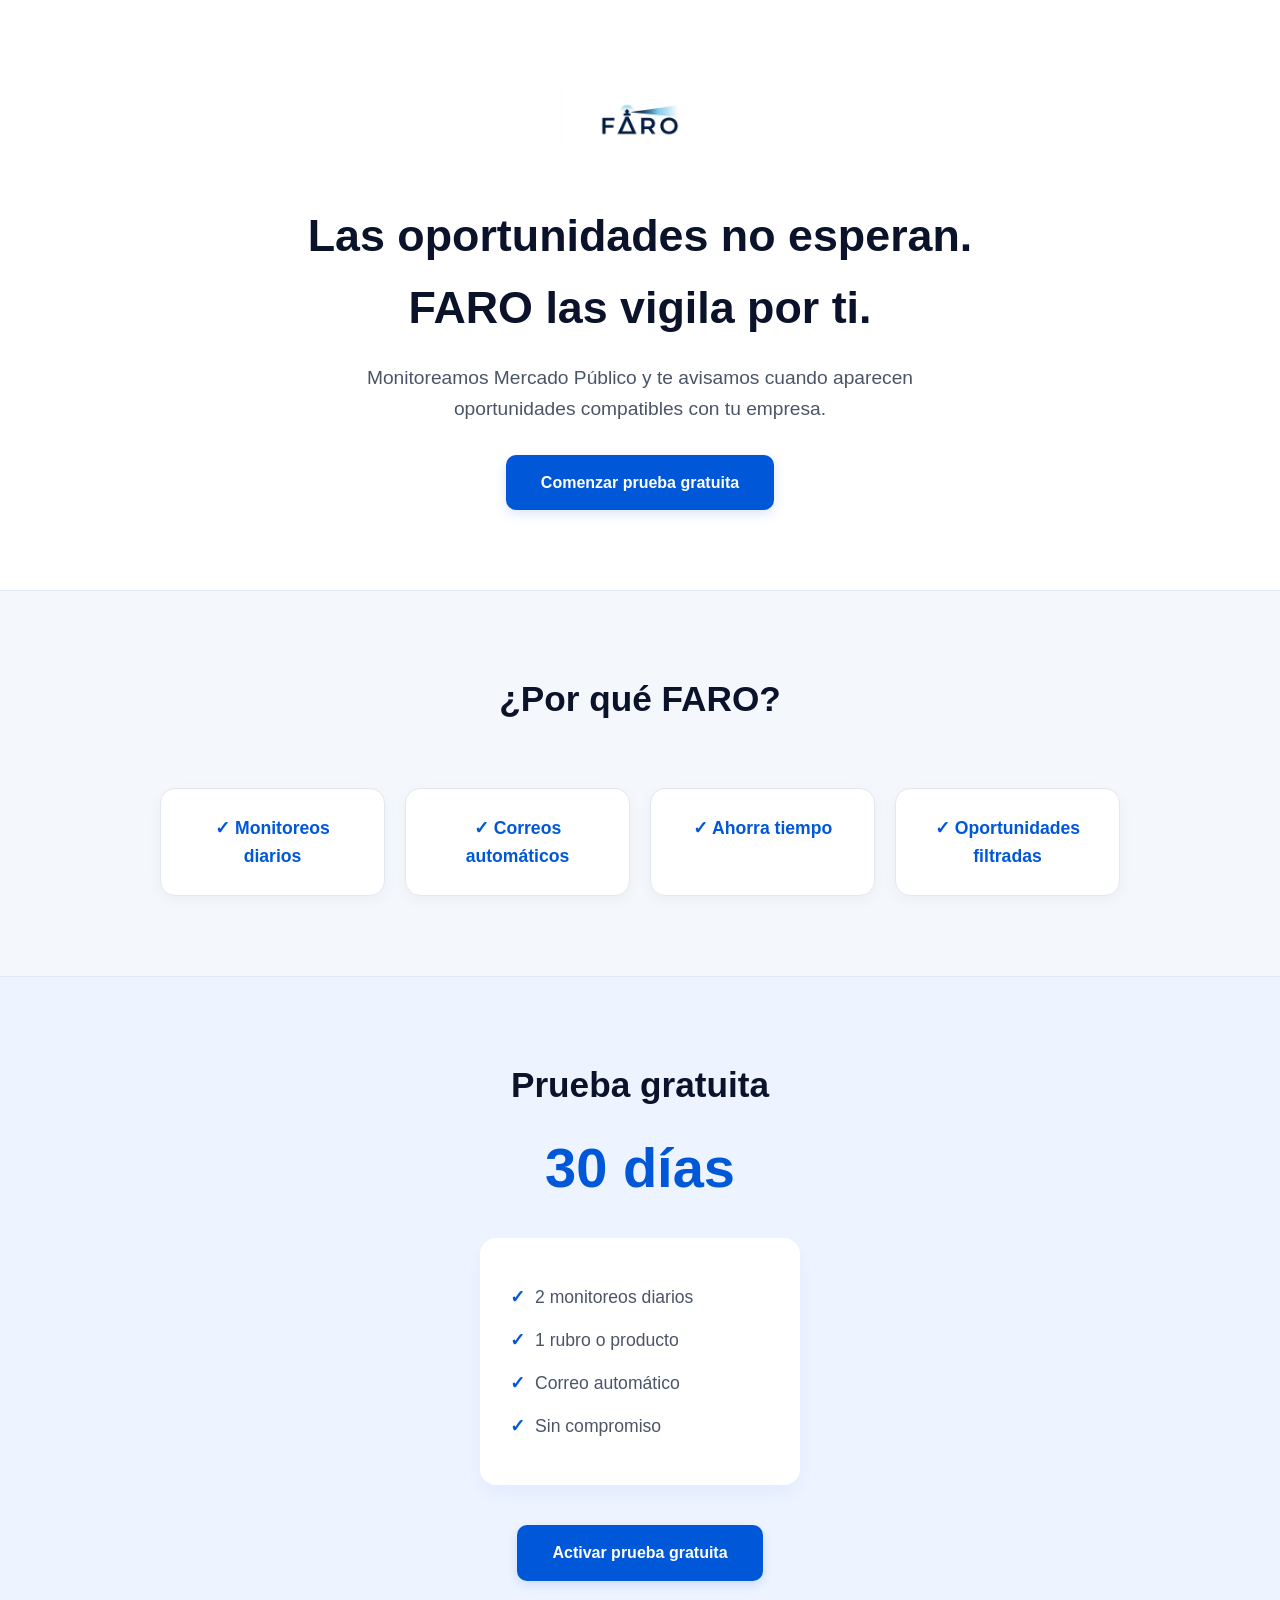
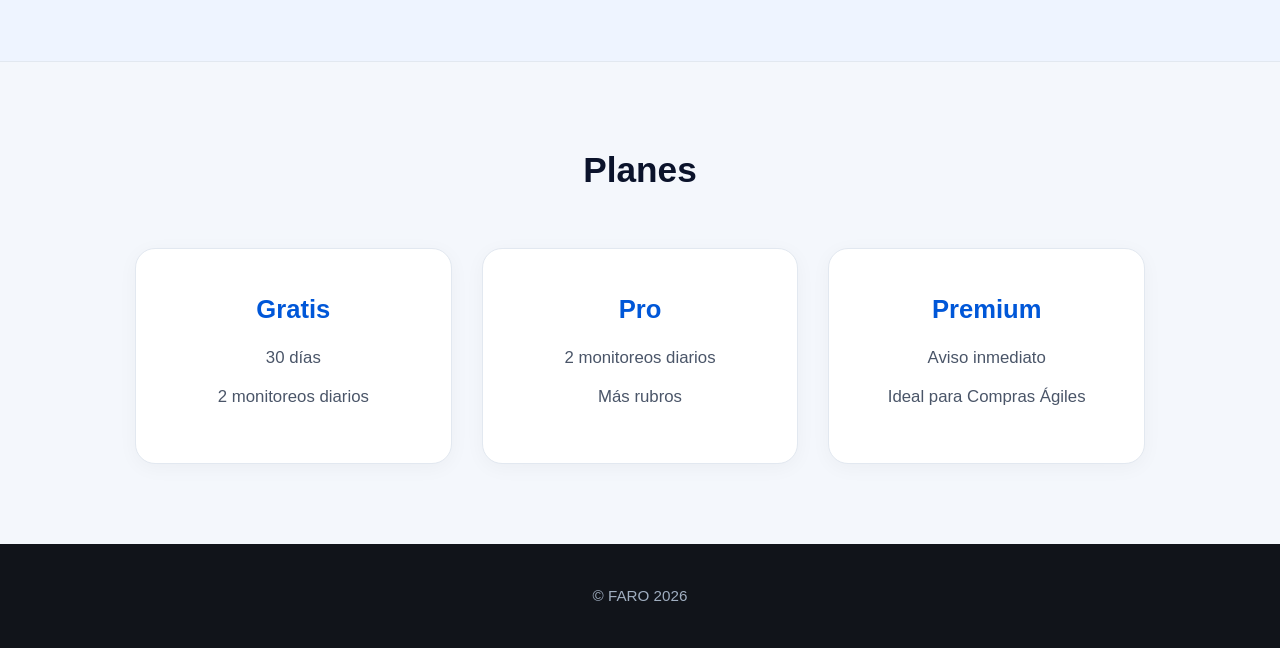
==== index.html @ 8933b2bd "Create index.html" ====
<!DOCTYPE html>
<html lang="es">

<head>
  <meta charset="UTF-8">
  <meta name="viewport" content="width=device-width, initial-scale=1">
  <title>FARO | Monitoreo de oportunidades Mercado Público</title>
  <link rel="stylesheet" href="css/style.css">
  <link rel="icon" href="assets/favicon.ico">
</head>

<body>

  <header class="hero">
    <img src="img/logo.png" class="logo" alt="FARO">
    <h1>
      Las oportunidades no esperan.<br>
      FARO las vigila por ti.
    </h1>
    <p>
      Monitoreamos Mercado Público y te avisamos cuando aparecen oportunidades compatibles con tu empresa.
    </p>
    <a href="formulario.html" class="btn">Comenzar prueba gratuita</a>
  </header>

  <section class="beneficios">
    <h2>¿Por qué FARO?</h2>
    <div class="card">✓ Monitoreos diarios</div>
    <div class="card">✓ Correos automáticos</div>
    <div class="card">✓ Ahorra tiempo</div>
    <div class="card">✓ Oportunidades filtradas</div>
  </section>

  <section class="gratis">
    <h2>Prueba gratuita</h2>
    <h3>30 días</h3>
    <ul>
      <li>2 monitoreos diarios</li>
      <li>1 rubro o producto</li>
      <li>Correo automático</li>
      <li>Sin compromiso</li>
    </ul>
    <a href="formulario.html" class="btn">Activar prueba gratuita</a>
  </section>

  <section class="planes">
    <div>
      <h2>Planes</h2>
    </div>

    <div class="plan">
      <h3>Gratis</h3>
      <p>30 días</p>
      <p>2 monitoreos diarios</p>
    </div>

    <div class="plan">
      <h3>Pro</h3>
      <p>2 monitoreos diarios</p>
      <p>Más rubros</p>
    </div>

    <div class="plan">
      <h3>Premium</h3>
      <p>Aviso inmediato</p>
      <p>Ideal para Compras Ágiles</p>
    </div>
  </section>

  <footer>
    <p>© FARO 2026</p>
  </footer>

</body>
</html>
---- css/style.css ----
/* ==========================================================================
   ESTILOS GENERALES
   ========================================================================== */
* {
    margin: 0;
    padding: 0;
    box-sizing: border-box;
}

body {
    font-family: 'Segoe UI', Arial, Helvetica, sans-serif;
    background: #f4f7fc;
    color: #2d3748;
    line-height: 1.6;
}

/* ==========================================================================
   HERO (COMPARTIDO)
   ========================================================================== */
.hero {
    text-align: center;
    padding: 80px 20px;
    background: white;
    border-bottom: 1px solid #e2e8f0;
}

.logo {
    width: 160px;
    max-width: 80%;
    margin-bottom: 25px;
}

.hero h1 {
    font-size: 2.8rem;
    color: #0b132b;
    margin-bottom: 20px;
    font-weight: 800;
}

.hero p {
    max-width: 650px;
    margin: 0 auto 30px auto;
    color: #4a5568;
    font-size: 1.2rem;
}

/* BOTONES GLOBAES */
.btn {
    display: inline-block;
    background: #0057d8;
    color: white;
    text-decoration: none;
    padding: 15px 35px;
    border-radius: 10px;
    font-weight: bold;
    font-size: 1rem;
    transition: all .3s ease;
    border: none;
    box-shadow: 0 4px 12px rgba(0, 87, 216, 0.15);
}

.btn:hover {
    background: #003f9e;
    transform: translateY(-2px);
    box-shadow: 0 6px 20px rgba(0, 87, 216, 0.25);
}

/* ==========================================================================
   LANDING PAGE (INDEX.HTML)
   ========================================================================== */

/* SECCIÓN BENEFICIOS */
.beneficios {
    max-width: 1000px;
    margin: 0 auto;
    padding: 80px 20px;
    display: grid;
    grid-template-columns: repeat(auto-fit, minmax(220px, 1fr));
    gap: 20px;
}

.beneficios h2 {
    grid-column: 1 / -1; /* Hace que el título ocupe todo el ancho */
    text-align: center;
    font-size: 2.2rem;
    color: #0b132b;
    margin-bottom: 40px;
}

.card {
    background: white;
    padding: 25px;
    border-radius: 15px;
    box-shadow: 0 4px 15px rgba(0,0,0,.04);
    text-align: center;
    font-size: 1.1rem;
    font-weight: 600;
    color: #0057d8; /* Color azul para destacar el check */
    border: 1px solid #e2e8f0;
}

/* SECCIÓN PRUEBA GRATIS (INDEX) */
.gratis {
    text-align: center;
    background: #eef4ff;
    padding: 80px 20px;
    border-top: 1px solid #e2e8f0;
    border-bottom: 1px solid #e2e8f0;
}

.gratis h2 {
    font-size: 2.2rem;
    color: #0b132b;
    margin-bottom: 10px;
}

.gratis h3 {
    font-size: 3.5rem;
    color: #0057d8;
    margin-bottom: 25px;
    font-weight: 800;
}

.gratis ul {
    list-style: none;
    margin: 0 auto 40px auto;
    max-width: 320px;
    text-align: left;
    background: white;
    padding: 30px;
    border-radius: 16px;
    box-shadow: 0 10px 25px rgba(0, 87, 216, 0.05);
}

.gratis li {
    margin: 15px 0;
    font-size: 1.1rem;
    color: #4a5568;
    display: flex;
    align-items: center;
    gap: 10px;
}

.gratis li::before {
    content: "✓";
    color: #0057d8;
    font-weight: bold;
}

/* SECCIÓN PLANES */
.planes {
    max-width: 1050px;
    margin: 0 auto;
    padding: 80px 20px;
    display: grid;
    grid-template-columns: repeat(auto-fit, minmax(280px, 1fr));
    gap: 30px;
}

.planes > div:first-child {
    grid-column: 1 / -1; /* Centra el título "Planes" evitando que rompa la grilla */
    text-align: center;
    margin-bottom: 20px;
}

.planes h2 {
    font-size: 2.2rem;
    color: #0b132b;
}

.plan {
    background: white;
    padding: 40px 30px;
    border-radius: 20px;
    text-align: center;
    box-shadow: 0 4px 20px rgba(0,0,0,.04);
    border: 1px solid #e2e8f0;
    transition: transform 0.3s ease, box-shadow 0.3s ease;
}

.plan:hover {
    transform: translateY(-5px);
    box-shadow: 0 12px 30px rgba(0,0,0,.08);
}

.plan h3 {
    color: #0057d8;
    font-size: 1.6rem;
    margin-bottom: 15px;
}

.plan p {
    color: #4a5568;
    margin-bottom: 12px;
    font-size: 1.05rem;
}

/* FOOTER */
footer {
    background: #11141a;
    color: #a0aec0;
    text-align: center;
    padding: 40px 20px;
    font-size: 0.95rem;
}

/* ==========================================================================
   SECCIÓN FORMULARIO (FORMULARIO.HTML)
   ========================================================================== */
.formulario {
    max-width: 750px;
    margin: 0 auto;
    padding: 50px 20px;
}

#clienteForm {
    background: white;
    padding: 40px;
    border-radius: 16px;
    box-shadow: 0 10px 25px rgba(0, 87, 216, 0.05);
    border: 1px solid #e2e8f0;
}

#clienteForm h2 {
    font-size: 1.35rem;
    color: #0057d8;
    margin-top: 35px;
    margin-bottom: 18px;
    padding-bottom: 8px;
    border-bottom: 2px solid #edf2f7;
    text-align: left;
}

#clienteForm h2:first-of-type {
    margin-top: 0;
}

.form-group {
    margin-bottom: 20px;
}

.form-group-row {
    display: flex;
    gap: 20px;
}

.form-group-row .form-group {
    flex: 1;
}

#clienteForm label {
    display: block;
    font-weight: 600;
    margin-bottom: 8px;
    color: #4a5568;
    font-size: 0.95rem;
}

#clienteForm input[type="text"],
#clienteForm input[type="email"],
#clienteForm select,
#clienteForm textarea {
    width: 100%;
    padding: 12px 16px;
    border: 1.5px solid #cbd5e0;
    border-radius: 8px;
    font-size: 1rem;
    font-family: inherit;
    color: #2d3748;
    background-color: #fff;
    transition: all 0.3s ease;
}

#clienteForm input:focus,
#clienteForm select:focus,
#clienteForm textarea:focus {
    outline: none;
    border-color: #0057d8;
    box-shadow: 0 0 0 3px rgba(0, 87, 216, 0.15);
}

.form-help {
    font-size: 0.95rem;
    color: #718096;
    margin-bottom: 12px;
}

.checkbox-grid {
    display: grid;
    grid-template-columns: repeat(auto-fill, minmax(200px, 1fr));
    gap: 12px;
    background: #f7fafc;
    padding: 20px;
    border-radius: 8px;
    border: 1px solid #e2e8f0;
    margin-bottom: 20px;
}

.checkbox-group {
    display: flex;
    flex-direction: column;
    gap: 12px;
    background: #f7fafc;
    padding: 20px;
    border-radius: 8px;
    border: 1px solid #e2e8f0;
    margin-bottom: 20px;
}

.checkbox-label {
    display: flex;
    align-items: center;
    gap: 10px;
    font-weight: 500 !important;
    cursor: pointer;
    font-size: 0.95rem;
}

.checkbox-label input[type="checkbox"] {
    width: 18px;
    height: 18px;
    accent-color: #0057d8;
    cursor: pointer;
}

.full-width {
    grid-column: 1 / -1;
    border-bottom: 1px solid #e2e8f0;
    padding-bottom: 8px;
    margin-bottom: 4px;
}

.font-small .checkbox-label {
    font-size: 0.9rem;
}

.btn-submit {
    width: 100%;
    font-size: 1.1rem;
    margin-top: 15px;
    cursor: pointer;
}

/* ==========================================================================
   RESPONSIVE (DISPOSITIVOS MÓVILES)
   ========================================================================== */
@media(max-width: 768px) {
    .hero h1 {
        font-size: 2rem;
    }

    .hero p {
        font-size: 1rem;
    }

    .beneficios, .planes {
        grid-template-columns: 1fr;
        padding: 50px 20px;
    }

    #clienteForm {
        padding: 25px 20px;
    }

    .form-group-row {
        flex-direction: column;
        gap: 0;
    }

    .checkbox-grid {
        grid-template-columns: 1fr;
    }
}
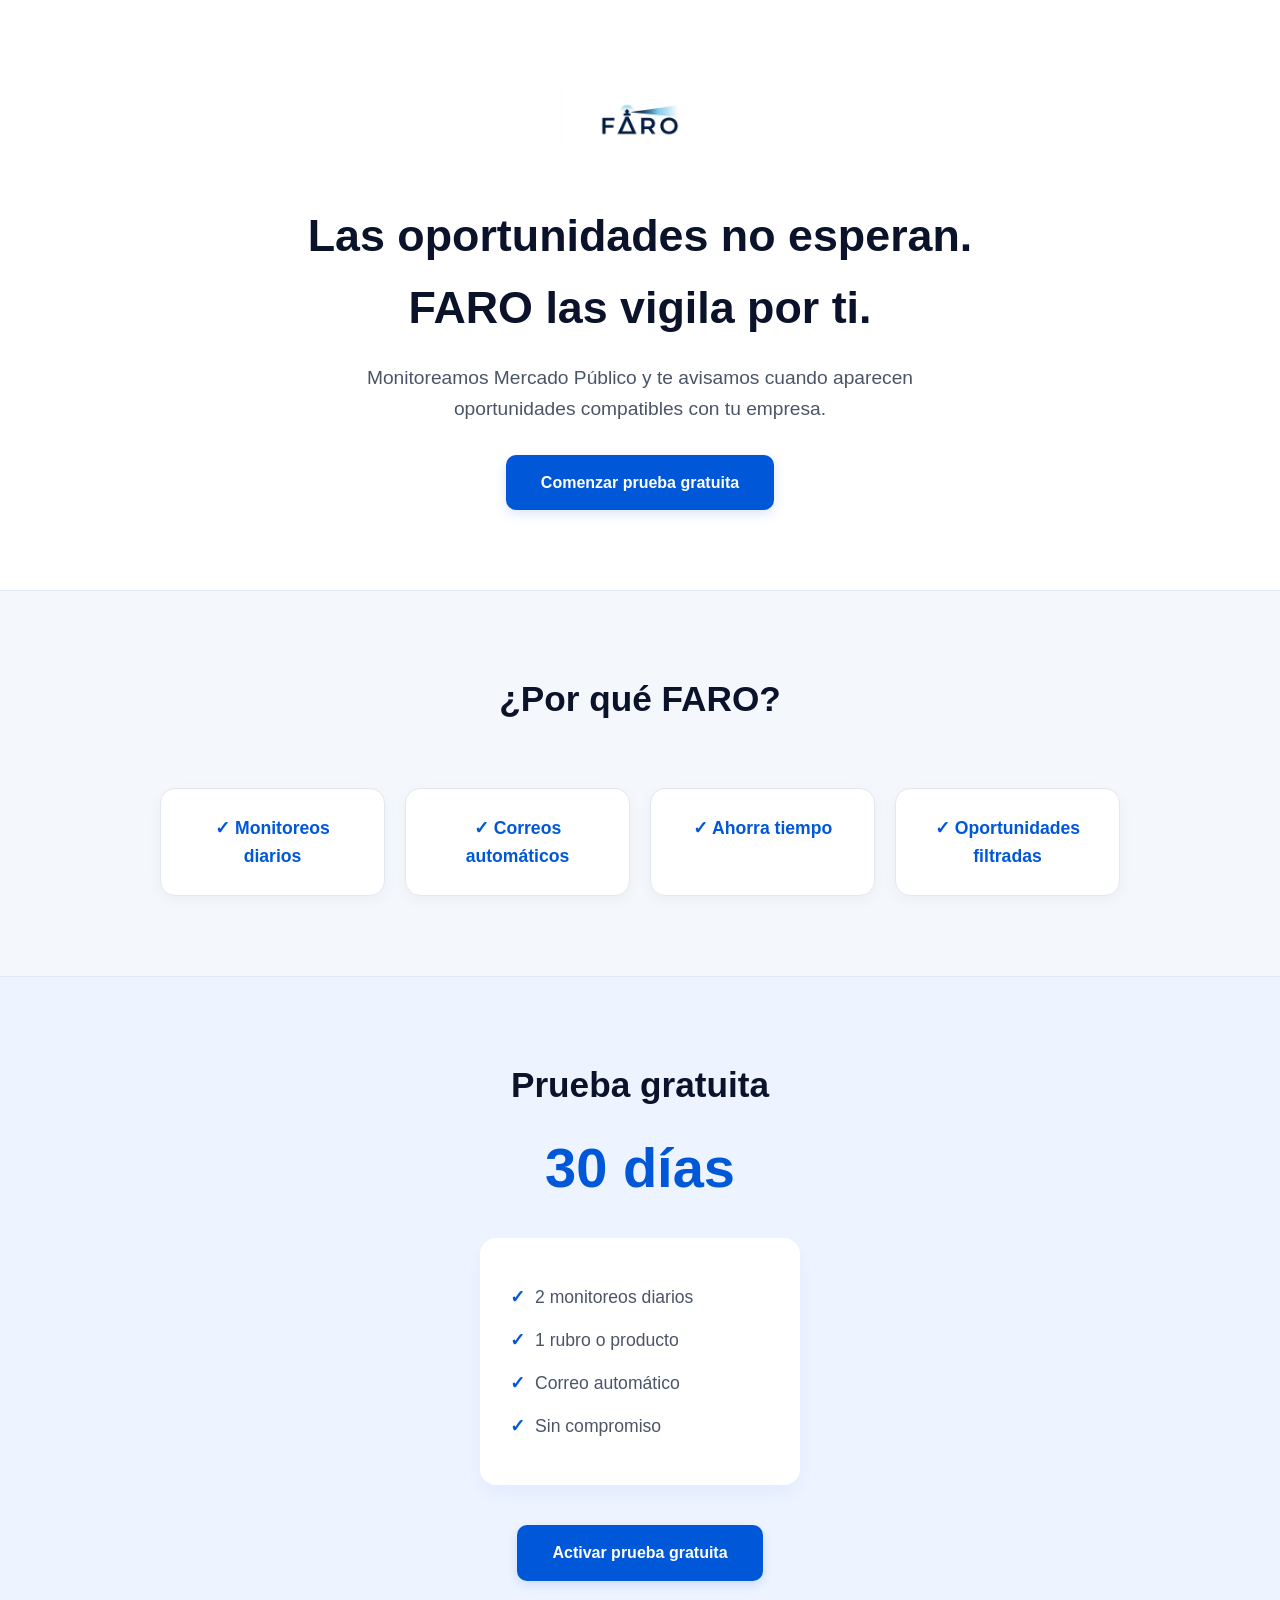
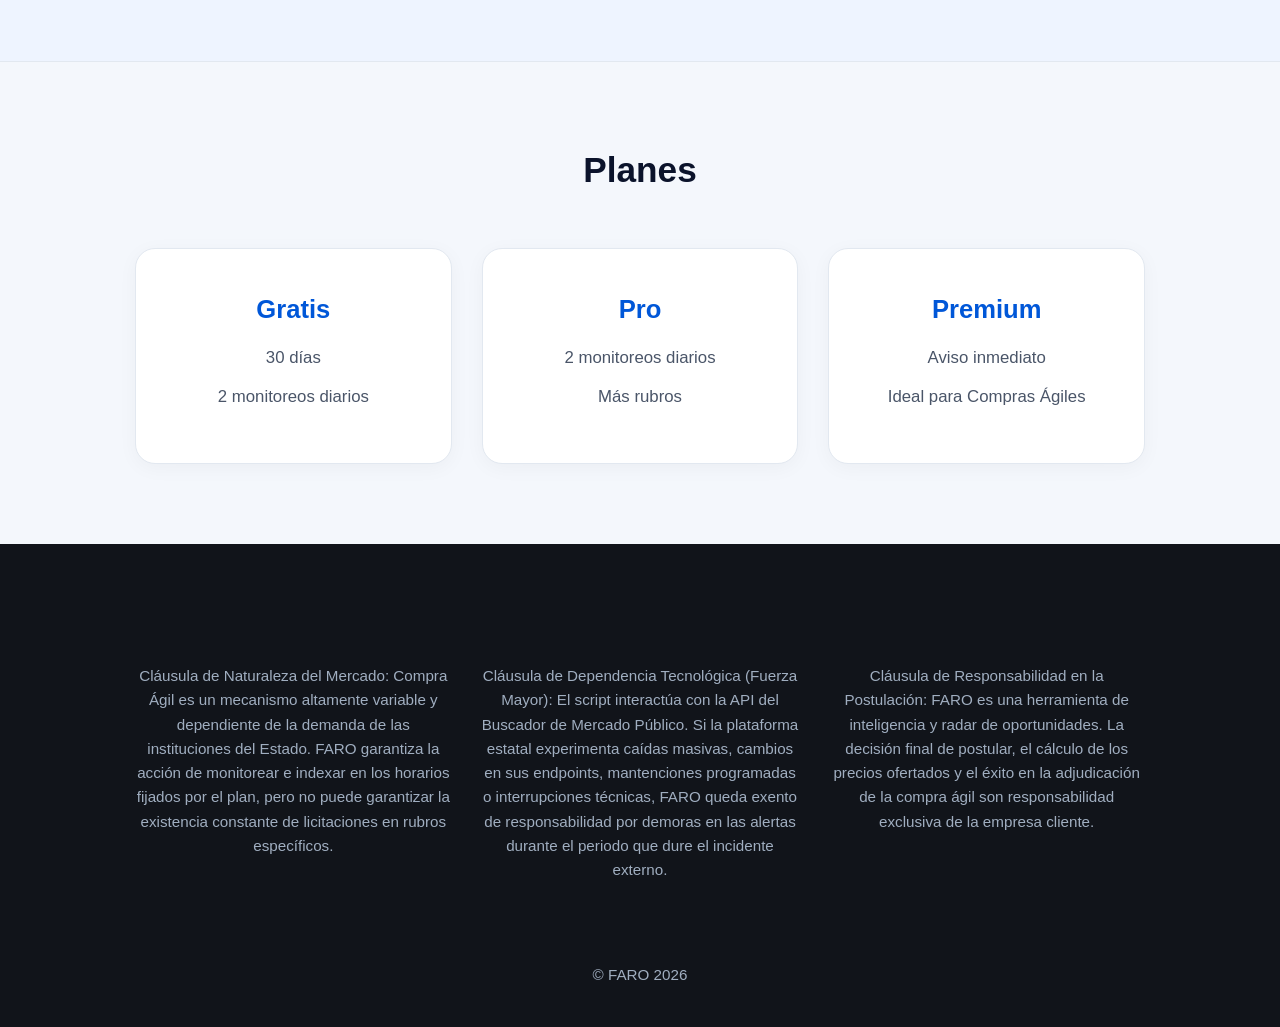
==== commit 44a99f38: "Update index.html añade tyc" ====
--- a/index.html
+++ b/index.html
@@ -68,6 +68,15 @@
   </section>
 
   <footer>
+  <div class="planes">
+  <p>Cláusula de Naturaleza del Mercado: Compra Ágil es un mecanismo altamente variable y dependiente de la demanda de las instituciones del Estado. FARO garantiza la acción de monitorear e indexar en los horarios fijados por el plan, pero no puede garantizar la existencia constante de licitaciones en rubros específicos.</p>
+
+  <p>Cláusula de Dependencia Tecnológica (Fuerza Mayor): El script interactúa con la API del Buscador de Mercado Público. Si la plataforma estatal experimenta caídas masivas, cambios en sus endpoints, mantenciones programadas o interrupciones técnicas, FARO queda exento de responsabilidad por demoras en las alertas durante el periodo que dure el incidente externo.</p>
+
+  <p>Cláusula de Responsabilidad en la Postulación: FARO es una herramienta de inteligencia y radar de oportunidades. La decisión final de postular, el cálculo de los precios ofertados y el éxito en la adjudicación de la compra ágil son responsabilidad exclusiva de la empresa cliente.</p>
+    
+  </div>
+    
     <p>© FARO 2026</p>
   </footer>
 
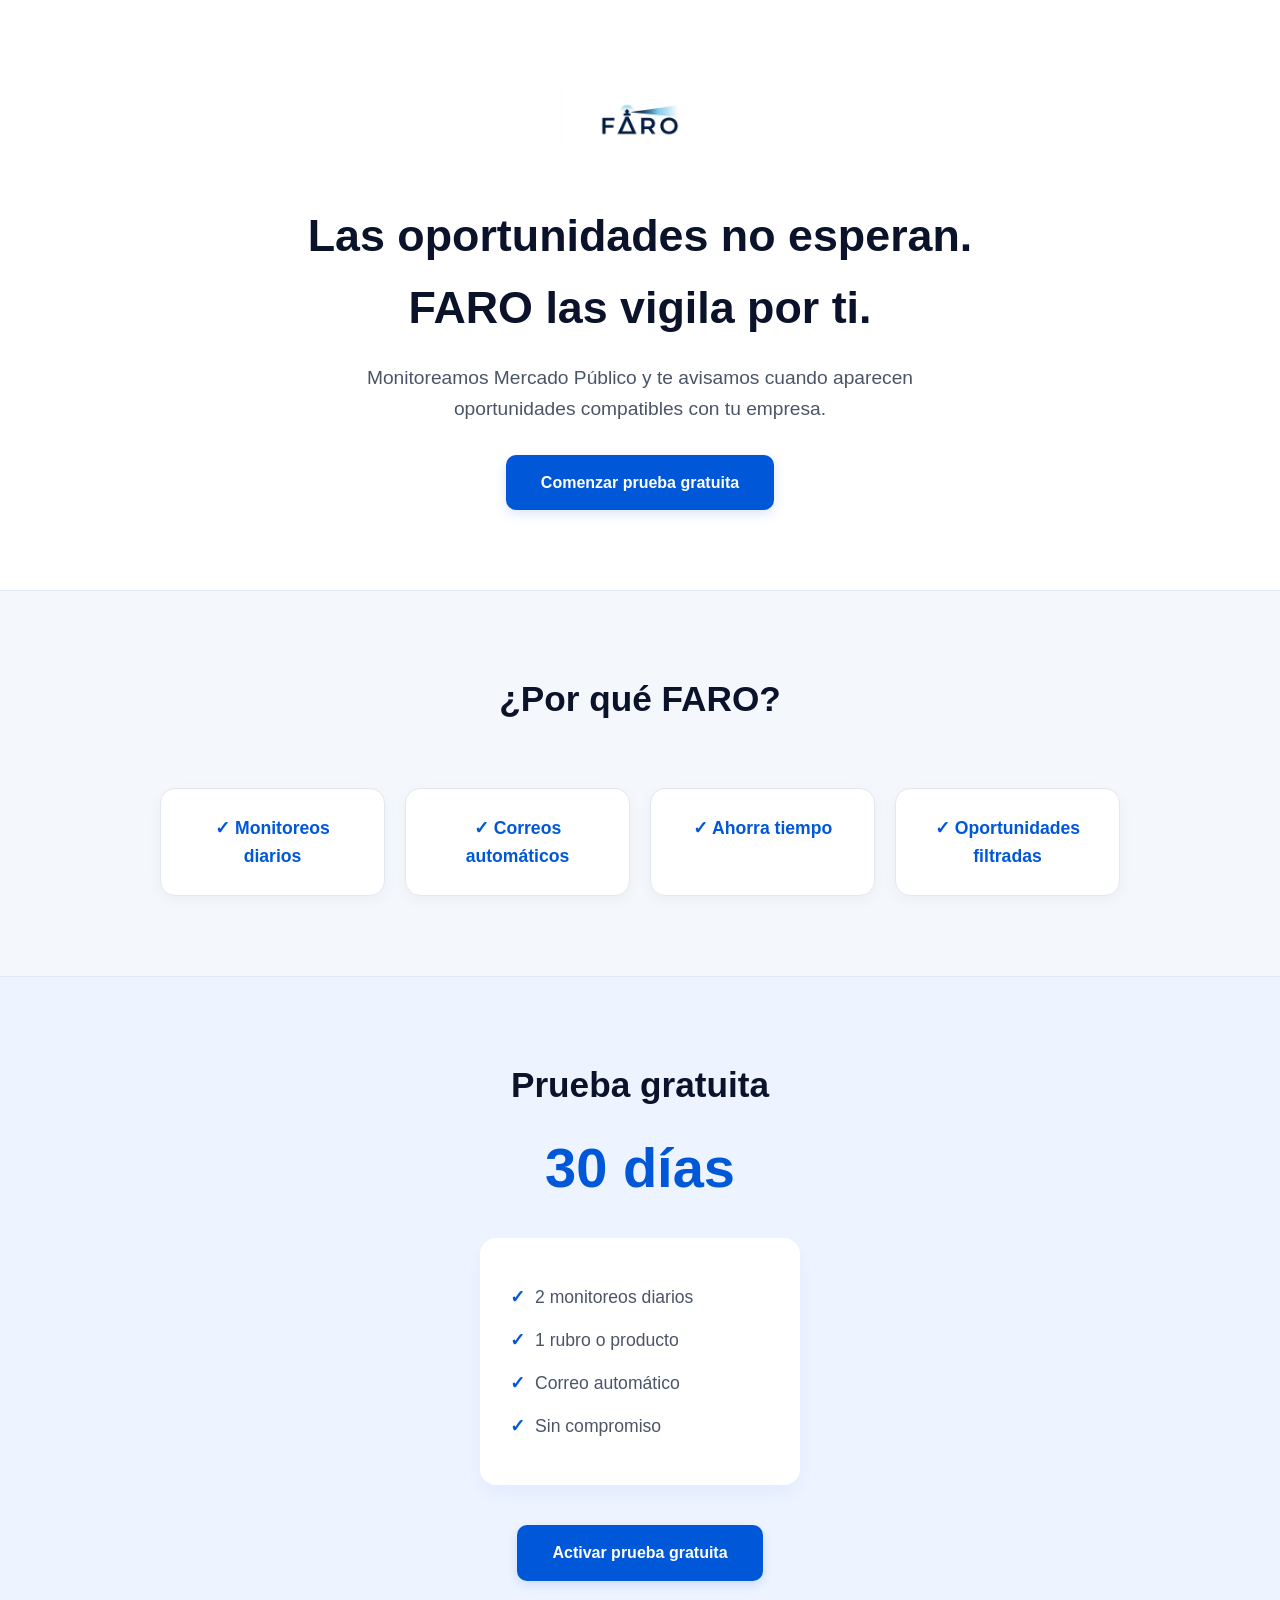
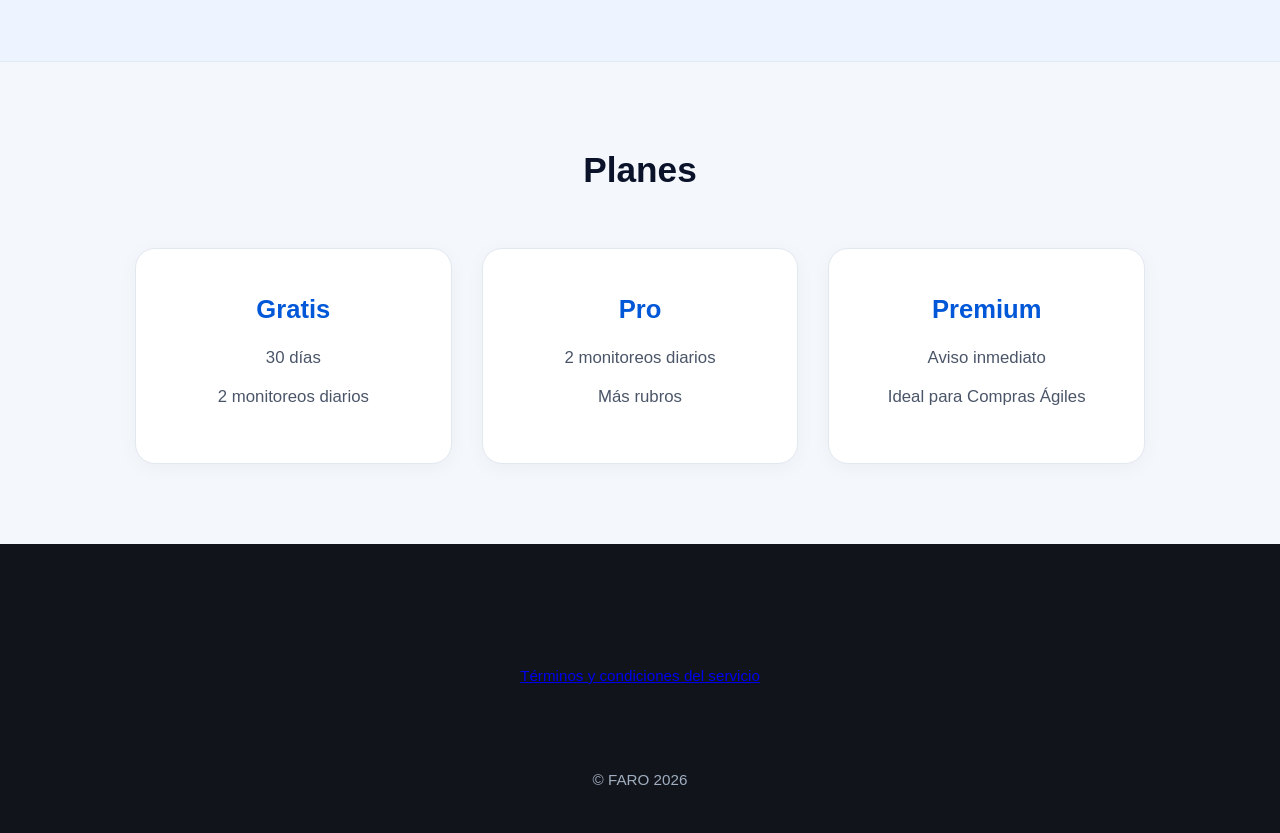
==== commit 18b79959: "Update index.html link a tyc" ====
--- a/index.html
+++ b/index.html
@@ -69,12 +69,7 @@
 
   <footer>
   <div class="planes">
-  <p>Cláusula de Naturaleza del Mercado: Compra Ágil es un mecanismo altamente variable y dependiente de la demanda de las instituciones del Estado. FARO garantiza la acción de monitorear e indexar en los horarios fijados por el plan, pero no puede garantizar la existencia constante de licitaciones en rubros específicos.</p>
-
-  <p>Cláusula de Dependencia Tecnológica (Fuerza Mayor): El script interactúa con la API del Buscador de Mercado Público. Si la plataforma estatal experimenta caídas masivas, cambios en sus endpoints, mantenciones programadas o interrupciones técnicas, FARO queda exento de responsabilidad por demoras en las alertas durante el periodo que dure el incidente externo.</p>
-
-  <p>Cláusula de Responsabilidad en la Postulación: FARO es una herramienta de inteligencia y radar de oportunidades. La decisión final de postular, el cálculo de los precios ofertados y el éxito en la adjudicación de la compra ágil son responsabilidad exclusiva de la empresa cliente.</p>
-    
+  <p><a href="tyc.html">Términos y condiciones del servicio</a></p>
   </div>
     
     <p>© FARO 2026</p>
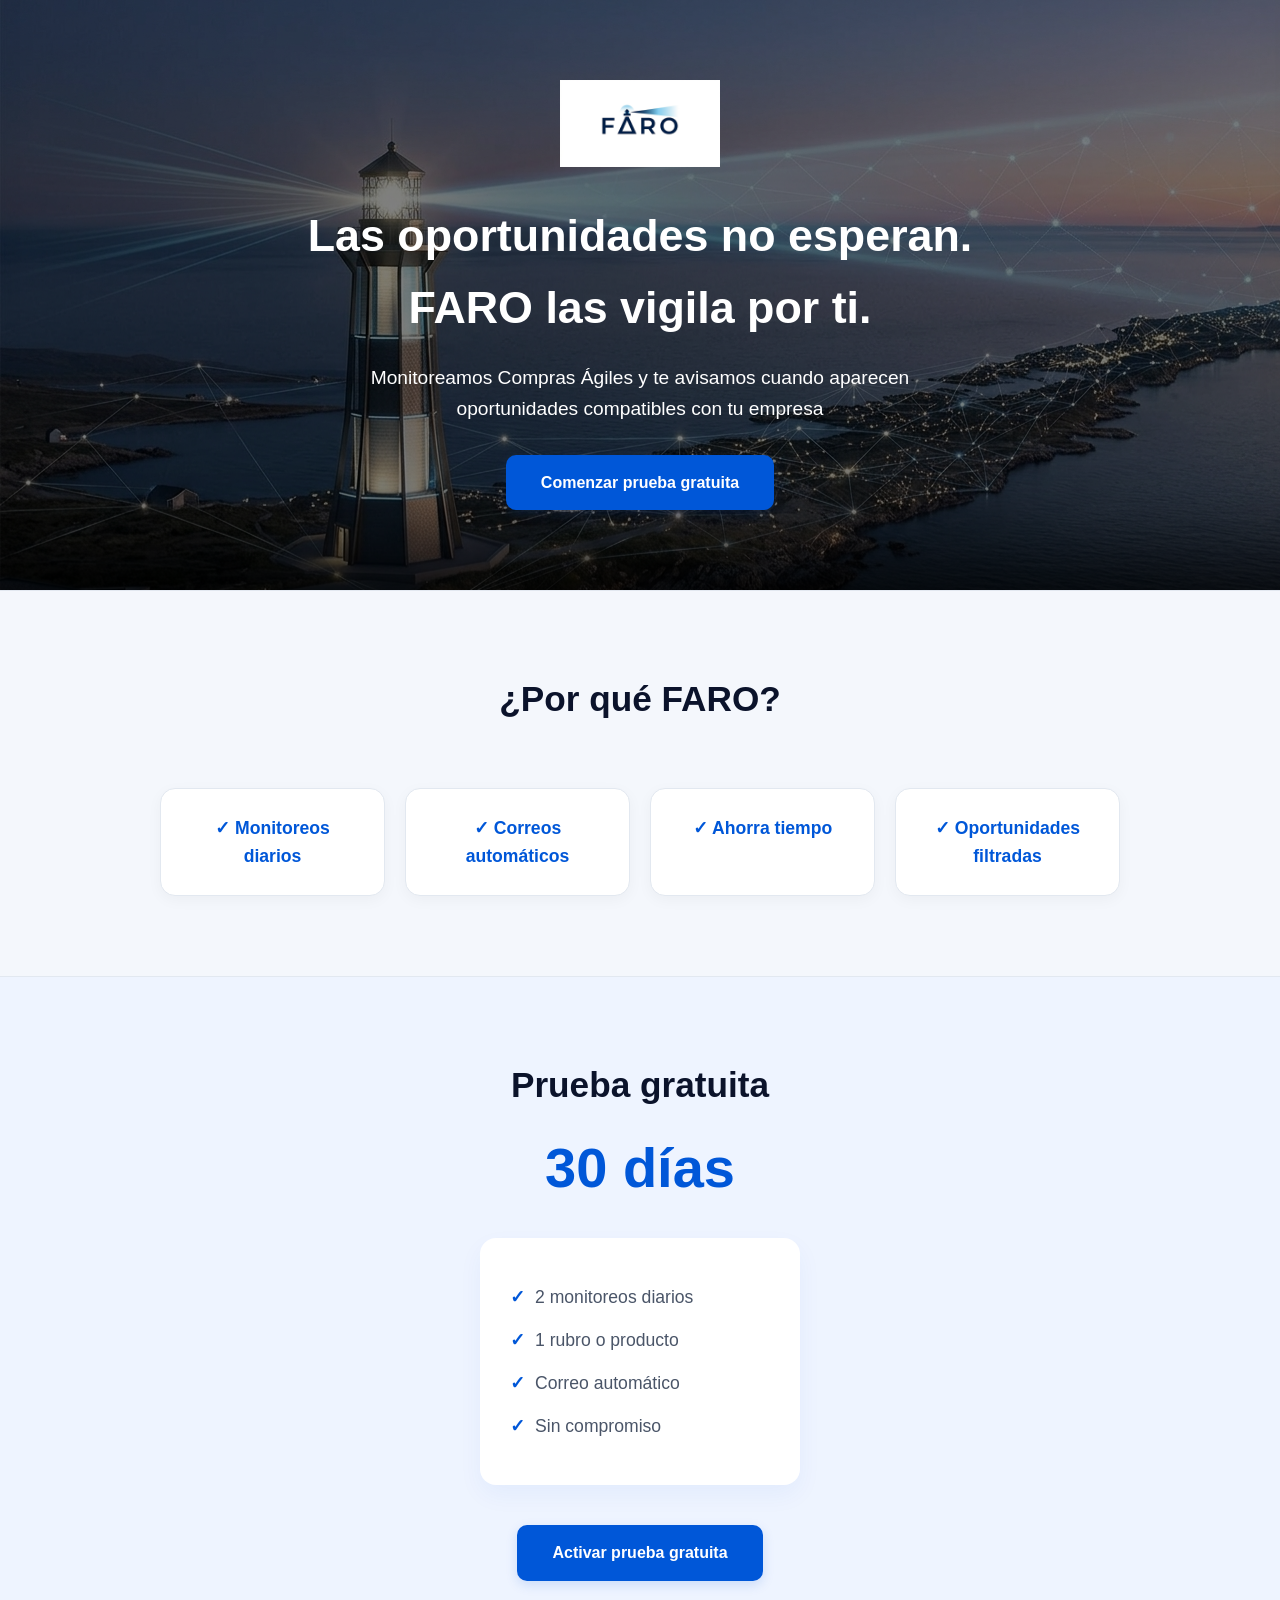
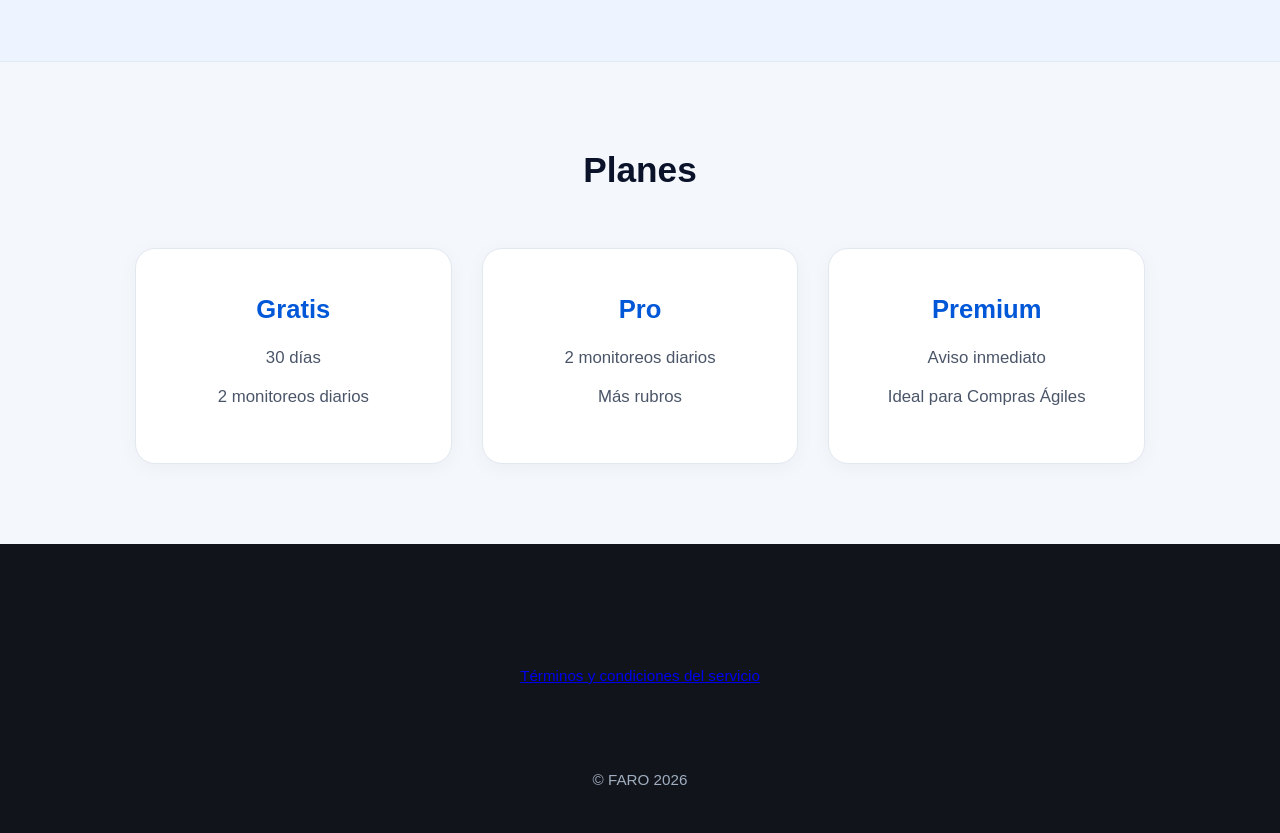
==== commit 614719d7: "Update index.html" ====
--- a/index.html
+++ b/index.html
@@ -4,7 +4,7 @@
 <head>
   <meta charset="UTF-8">
   <meta name="viewport" content="width=device-width, initial-scale=1">
-  <title>FARO | Monitoreo de oportunidades Mercado Público</title>
+  <title>FARO | Filtro y Análisis de Reales Oportunidades</title>
   <link rel="stylesheet" href="css/style.css">
   <link rel="icon" href="assets/favicon.ico">
 </head>
@@ -12,13 +12,15 @@
 <body>
 
   <header class="hero">
-    <img src="img/logo.png" class="logo" alt="FARO">
+    <div class="logo-contenedor">
+      <img src="img/logo.png" class="logo" alt="FARO">
+    </div>
     <h1>
       Las oportunidades no esperan.<br>
       FARO las vigila por ti.
     </h1>
     <p>
-      Monitoreamos Mercado Público y te avisamos cuando aparecen oportunidades compatibles con tu empresa.
+      Monitoreamos Compras Ágiles y te avisamos cuando aparecen oportunidades compatibles con tu empresa
     </p>
     <a href="formulario.html" class="btn">Comenzar prueba gratuita</a>
   </header>
--- a/css/style.css
+++ b/css/style.css
@@ -20,8 +20,9 @@
 .hero {
     text-align: center;
     padding: 80px 20px;
-    background: white;
+    background-image: linear-gradient(rgba(0, 0, 0, 0.5), rgba(0, 0, 0, 0.5)), url("../img/hero_bg.png");
     border-bottom: 1px solid #e2e8f0;
+    box-shadow: inset 0 -120px 100px -100px rgba(0, 0, 0, 0.9);
 }
 
 .logo {
@@ -32,7 +33,7 @@
 
 .hero h1 {
     font-size: 2.8rem;
-    color: #0b132b;
+    color: #fff;
     margin-bottom: 20px;
     font-weight: 800;
 }
@@ -40,7 +41,7 @@
 .hero p {
     max-width: 650px;
     margin: 0 auto 30px auto;
-    color: #4a5568;
+    color: #fff;
     font-size: 1.2rem;
 }
 
@@ -99,6 +100,35 @@
     border: 1px solid #e2e8f0;
 }
 
+/* SECCIÓN TYC */
+
+.contenedor-apilado {
+    display: flex;
+    flex-direction: column; /* Apila los bloques verticalmente */
+    gap: 20px; /* Espacio exacto entre cada bloque apilado */
+    max-width: 600px; /* Ancho máximo del contenedor */
+    margin: 0 auto; /* Centra el contenedor en la página */
+}
+
+.bloque-texto {
+    background-color: #f4f4f4; /* Color de fondo del bloque */
+    padding: 20px; /* Separación interna del texto respecto al borde */
+    border-radius: 8px; /* Bordes redondeados */
+    box-shadow: 0 4px 6px rgba(0, 0, 0, 0.1); /* Sutil sombra para dar profundidad */
+}
+
+.bloque-texto h3 {
+    margin-top: 0;
+    color: #333;
+}
+
+.bloque-texto p {
+    color: #666;
+    line-height: 1.5;
+}
+
+
+
 /* SECCIÓN PRUEBA GRATIS (INDEX) */
 .gratis {
     text-align: center;
@@ -137,11 +167,58 @@
     font-size: 1.1rem;
     color: #4a5568;
     display: flex;
-    align-items: center;
+    align-items: flex-start;
     gap: 10px;
 }
 
 .gratis li::before {
+    content: "✓";
+    color: #0057d8;
+    font-weight: bold;
+}
+
+.gratis-form {
+    text-align: center;
+    background: #eef4ff;
+    padding: 80px 20px;
+    border-top: 1px solid #e2e8f0;
+    border-bottom: 1px solid #e2e8f0;
+}
+
+.gratis-form h2 {
+    font-size: 2.2rem;
+    color: #0b132b;
+    margin-bottom: 10px;
+}
+
+.gratis-form h3 {
+    font-size: 3.5rem;
+    color: #0057d8;
+    margin-bottom: 25px;
+    font-weight: 800;
+}
+
+.gratis-form ul {
+    list-style: none;
+    margin: 0 auto 40px auto;
+    max-width: 420px;
+    text-align: left;
+    background: white;
+    padding: 30px;
+    border-radius: 16px;
+    box-shadow: 0 10px 25px rgba(0, 87, 216, 0.05);
+}
+
+.gratis-form li {
+    margin: 15px 0;
+    font-size: 1.1rem;
+    color: #4a5568;
+    display: flex;
+    align-items: flex-start;
+    gap: 10px;
+}
+
+.gratis-form li::before {
     content: "✓";
     color: #0057d8;
     font-weight: bold;
@@ -213,6 +290,19 @@
     padding: 50px 20px;
 }
 
+/* Agrega el asterisco rojo y en negrita */
+.campo-requerido::after {
+  content: " *";
+  color: red;
+  font-weight: bold;
+}
+
+/* Opcional: Si quieres que el usuario sepa qué significa el asterisco, 
+   puedes cambiar el cursor cuando pase por encima del label */
+.campo-requerido {
+  cursor: help;
+}
+
 #clienteForm {
     background: white;
     padding: 40px;
@@ -254,6 +344,10 @@
     margin-bottom: 8px;
     color: #4a5568;
     font-size: 0.95rem;
+}
+
+.segundo_apellido {
+   display:none;
 }
 
 #clienteForm input[type="text"],
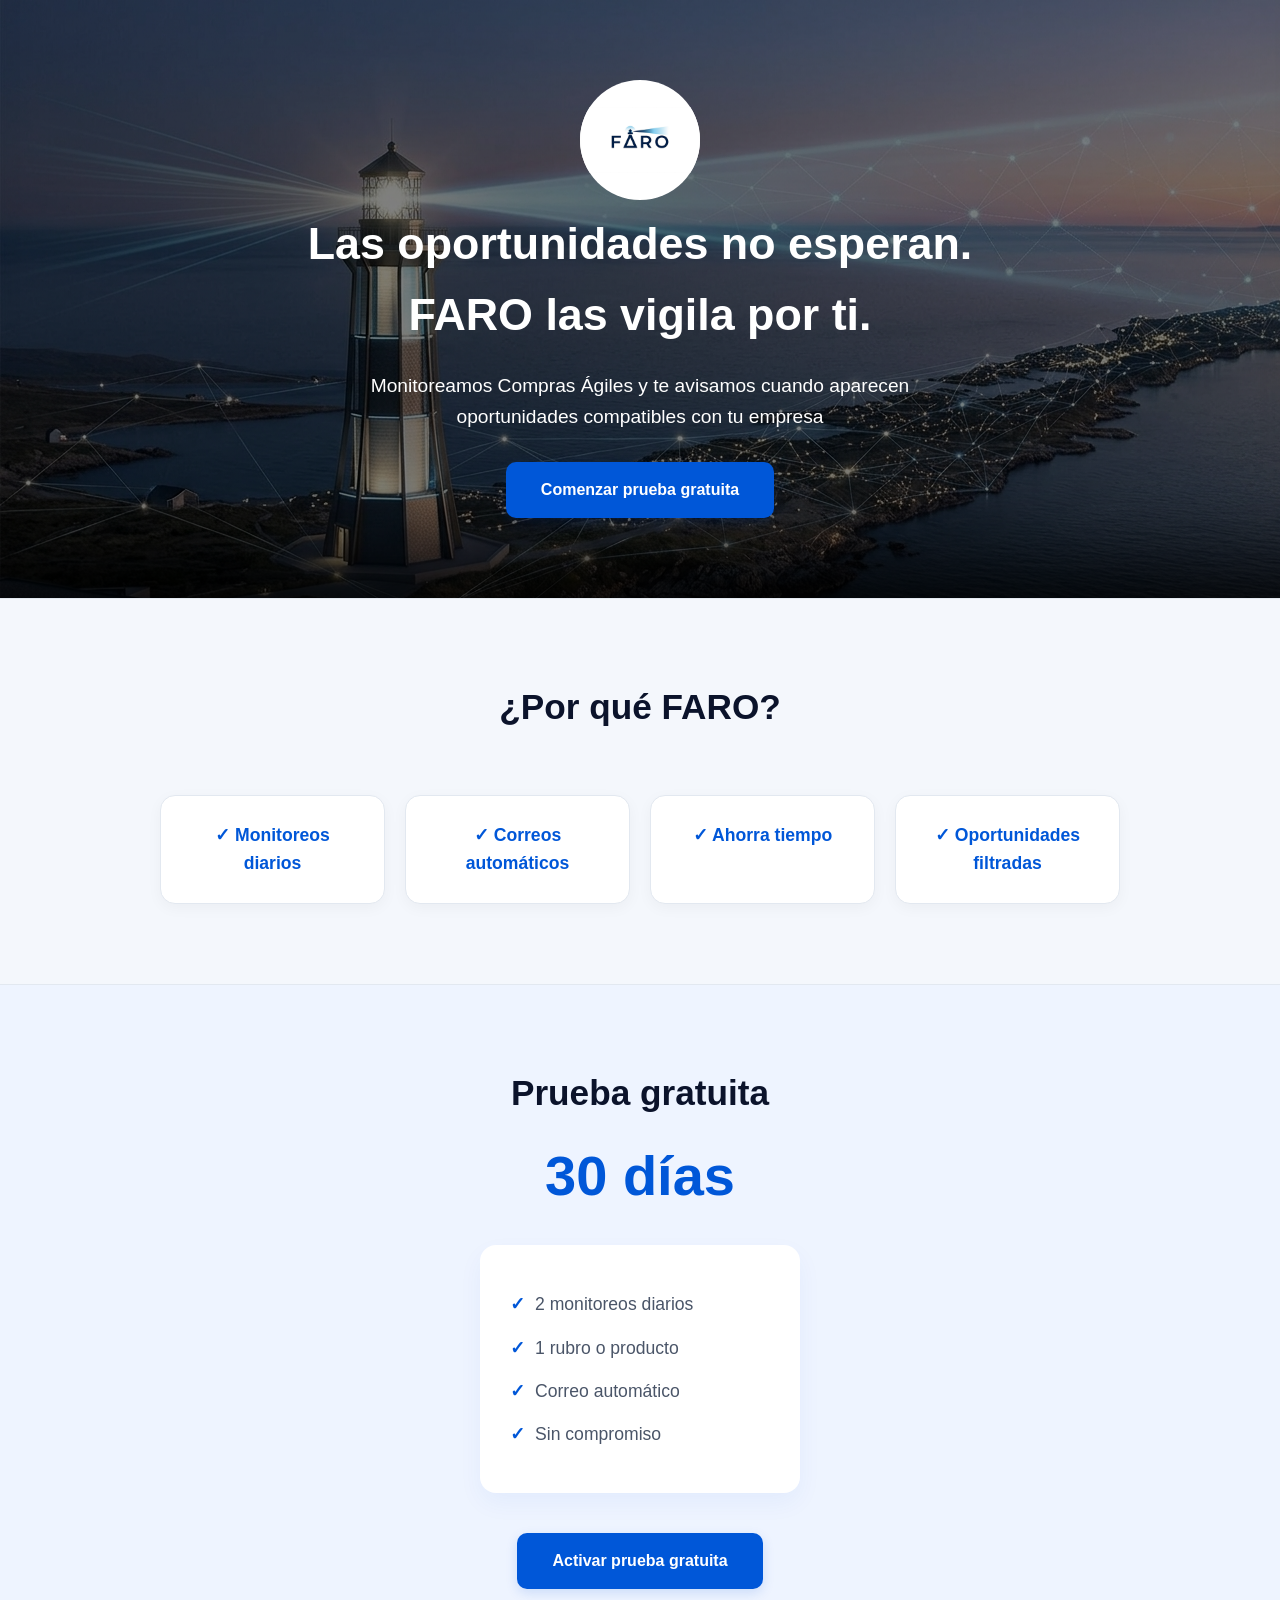
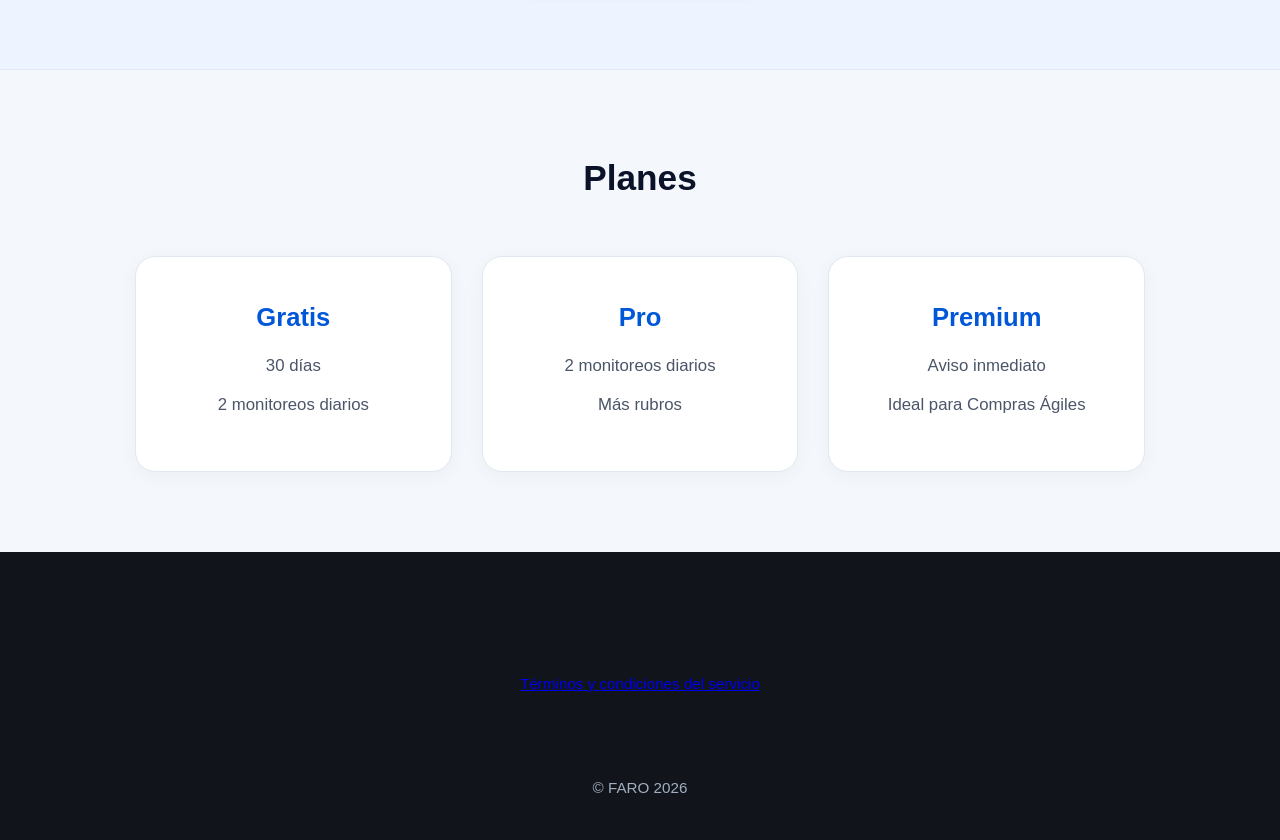
==== commit cf3812c0: "Update index.html hero img" ====
--- a/index.html
+++ b/index.html
@@ -12,9 +12,9 @@
 <body>
 
   <header class="hero">
-    <div class="logo-contenedor">
-      <img src="img/logo.png" class="logo" alt="FARO">
-    </div>
+    
+      <img src="img/logo.png" alt="FARO">
+    
     <h1>
       Las oportunidades no esperan.<br>
       FARO las vigila por ti.
--- a/css/style.css
+++ b/css/style.css
@@ -1,5 +1,5 @@
 /* ==========================================================================
-   ESTILOS GENERALES
+   ESTILOS GENERALES 
    ========================================================================== */
 * {
     margin: 0;
@@ -22,13 +22,17 @@
     padding: 80px 20px;
     background-image: linear-gradient(rgba(0, 0, 0, 0.5), rgba(0, 0, 0, 0.5)), url("../img/hero_bg.png");
     border-bottom: 1px solid #e2e8f0;
-    box-shadow: inset 0 -120px 100px -100px rgba(0, 0, 0, 0.9);
-}
-
-.logo {
-    width: 160px;
-    max-width: 80%;
-    margin-bottom: 25px;
+    box-shadow: inset 0 -120px 100px -100px rgba(0, 0, 0, 1);
+}
+
+.hero img {
+    width: 120px;
+    height: 120px;
+    border-radius: 50%;
+    overflow: hidden;
+    object-fit: contain; 
+    background-color: #fff;
+    box-shadow: 0 4px 10 px rgba(0, 0, 0, 0.65);
 }
 
 .hero h1 {
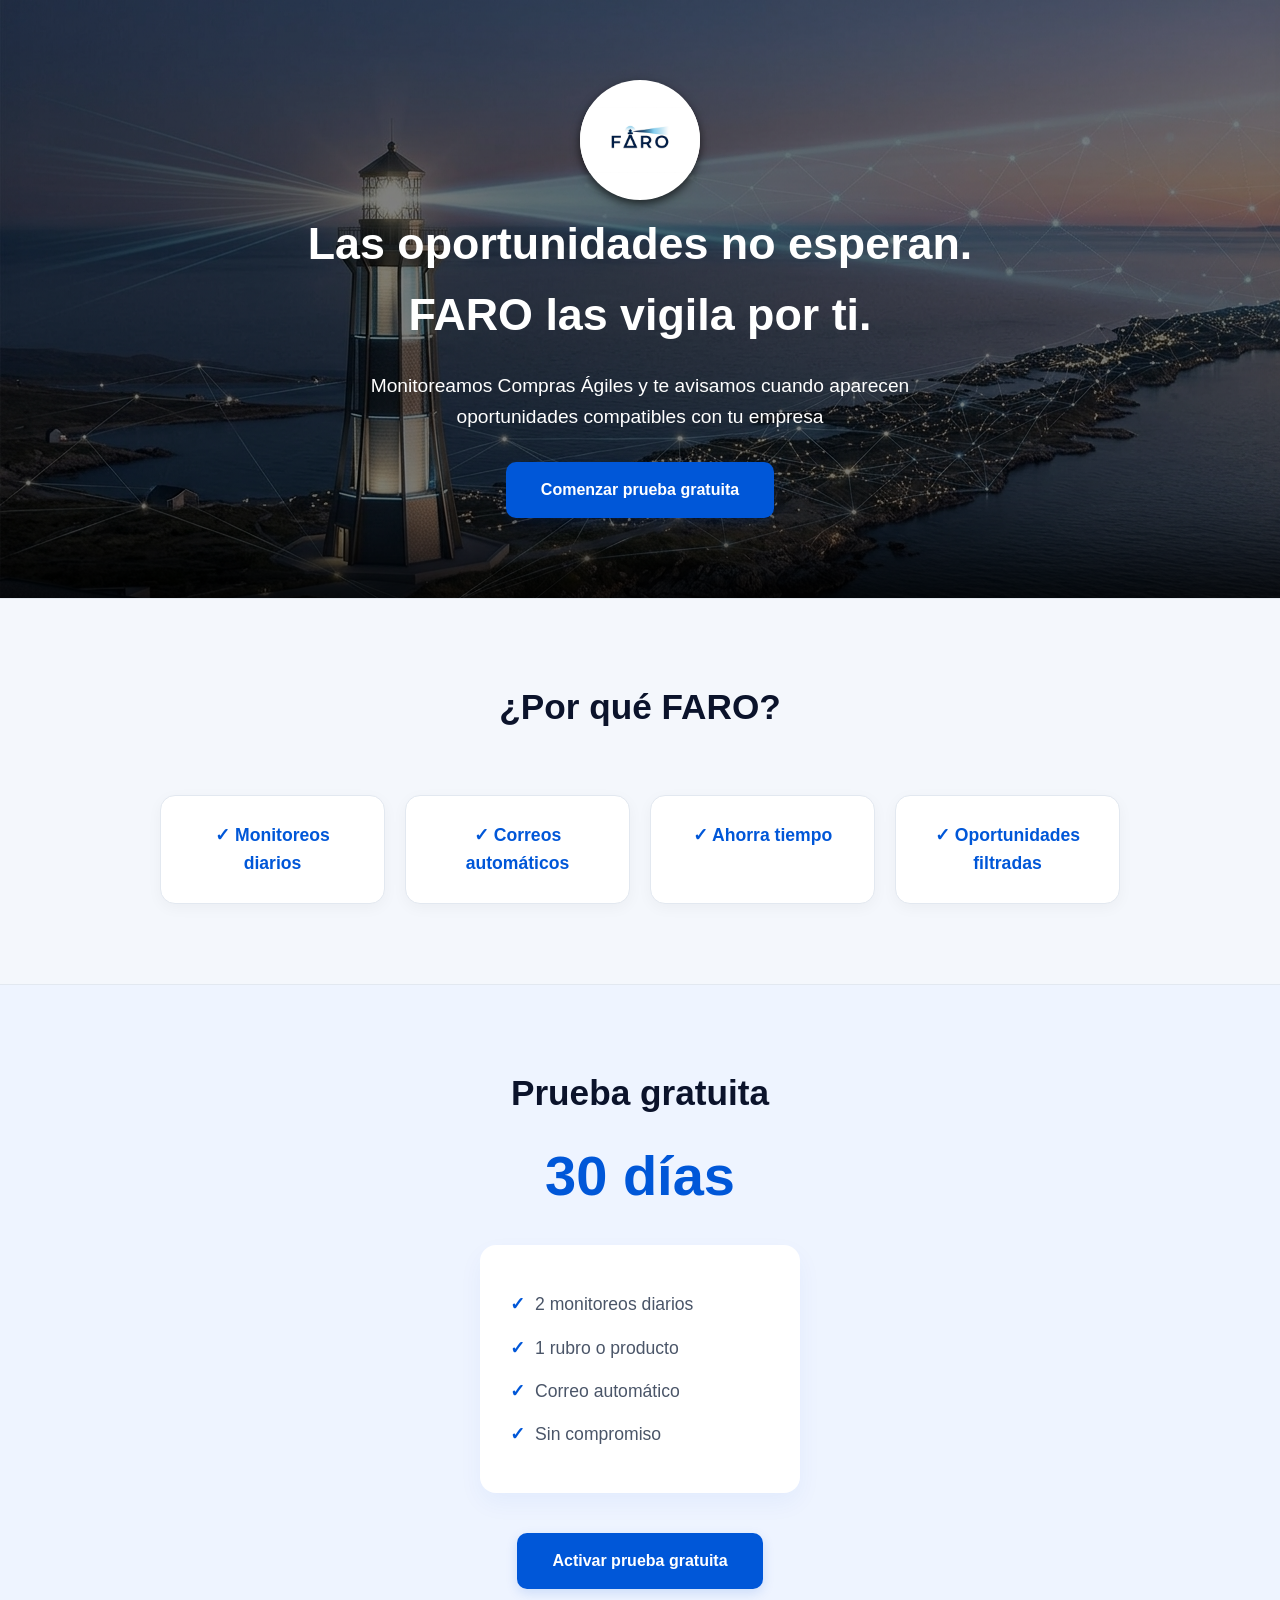
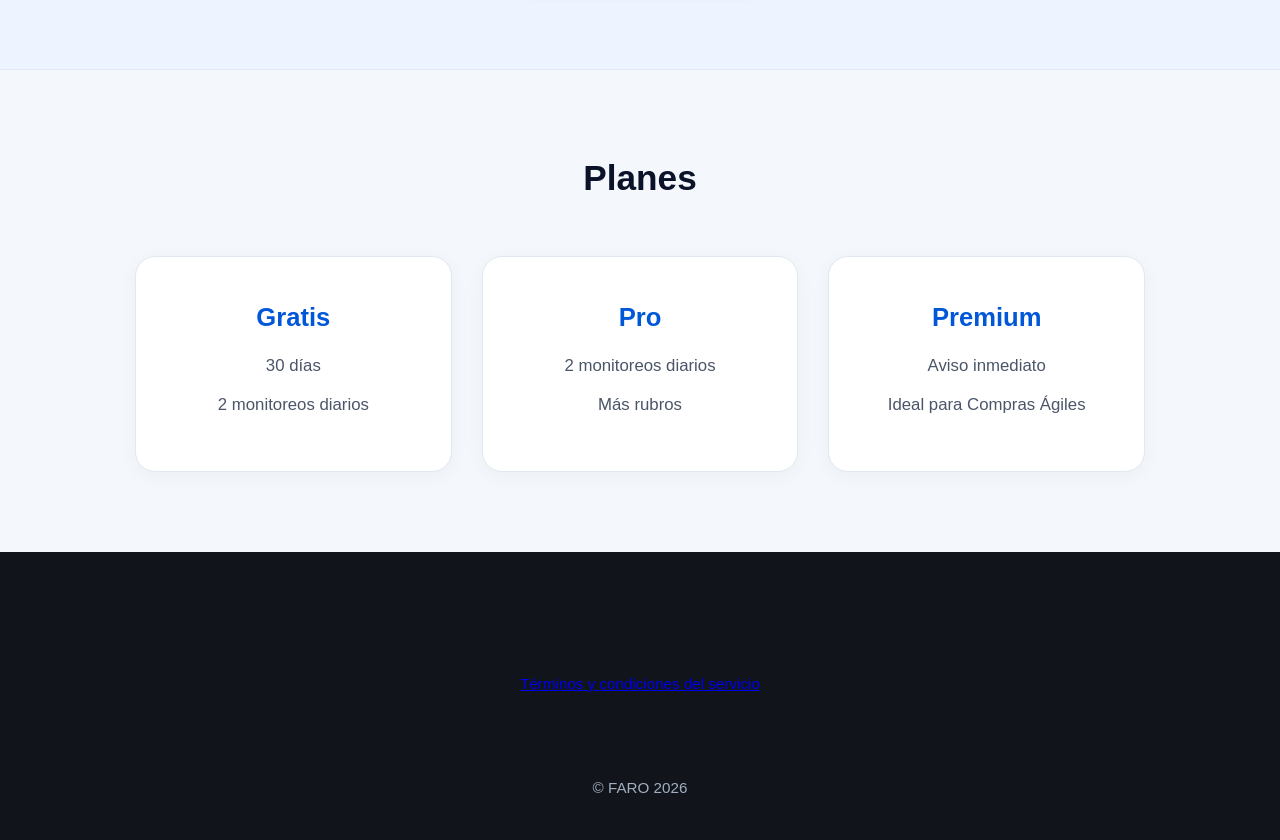
==== commit 317fdfd6: "Update index.html ." ====
--- a/index.html
+++ b/index.html
@@ -13,7 +13,7 @@
 
   <header class="hero">
     
-      <img src="img/logo.png" alt="FARO">
+       <img src="img/logo.png" alt="FARO">
     
     <h1>
       Las oportunidades no esperan.<br>
--- a/css/style.css
+++ b/css/style.css
@@ -32,7 +32,7 @@
     overflow: hidden;
     object-fit: contain; 
     background-color: #fff;
-    box-shadow: 0 4px 10 px rgba(0, 0, 0, 0.65);
+    box-shadow: 0 4px 10px 0 rgba(0, 0, 0, 0.65);
 }
 
 .hero h1 {
